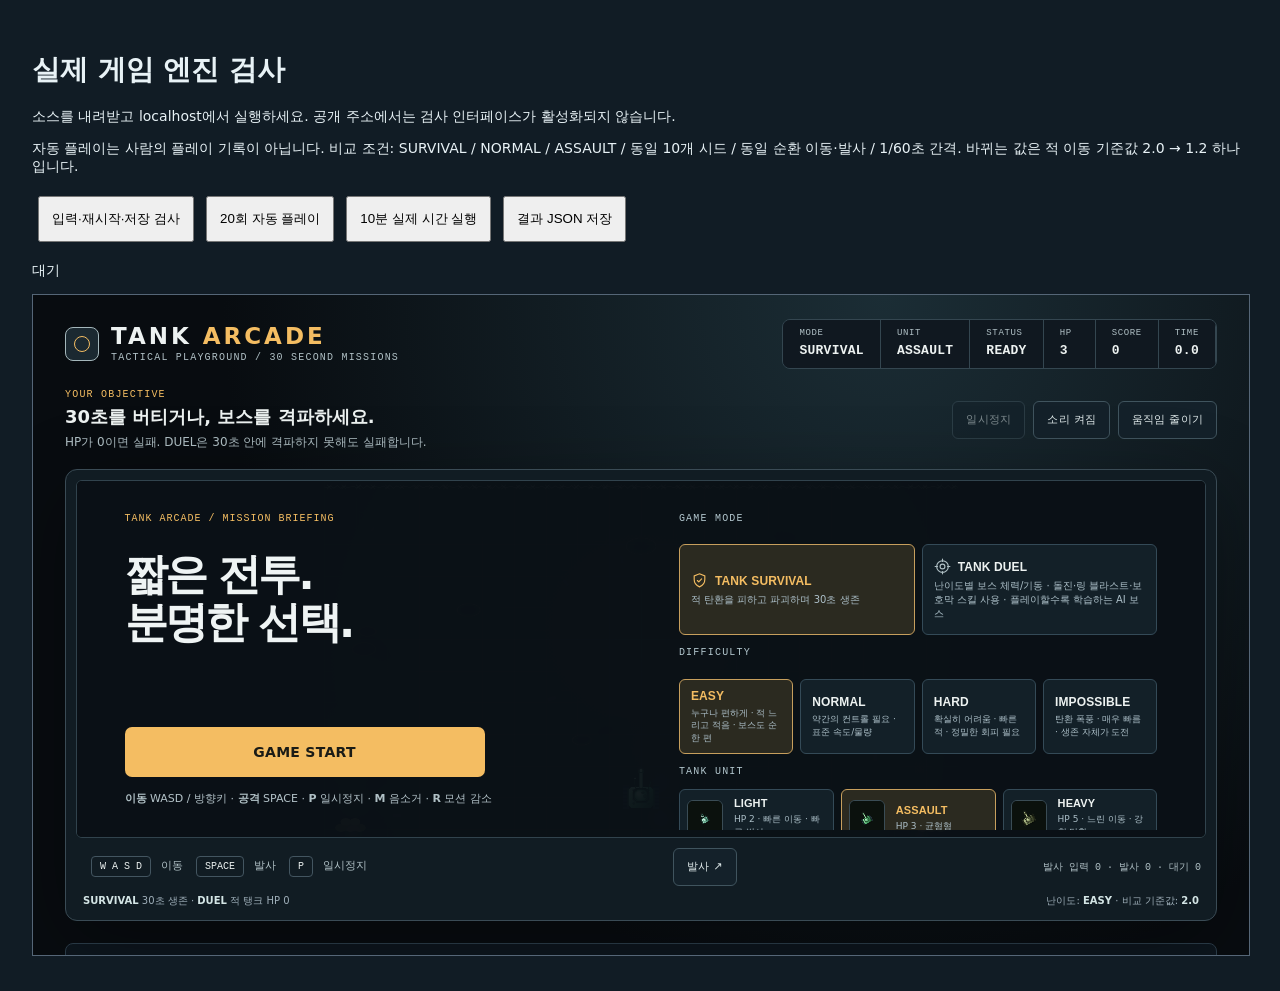
==== checks.html @ e8cfd550 "Publish polished Tank Arcade with actual experiment records" ====
<!doctype html><html lang="ko"><meta charset="utf-8"><title>Tank Arcade 실제 엔진 검사</title><style>body{background:#111c25;color:#e8f2f6;font:14px system-ui;padding:24px}button{padding:12px;margin:6px}iframe{width:100%;height:660px;border:1px solid #567}pre{white-space:pre-wrap}</style><h1>실제 게임 엔진 검사</h1><p>소스를 내려받고 localhost에서 실행하세요. 공개 주소에서는 검사 인터페이스가 활성화되지 않습니다.</p><p>자동 플레이는 사람의 플레이 기록이 아닙니다. 비교 조건: SURVIVAL / NORMAL / ASSAULT / 동일 10개 시드 / 동일 순환 이동·발사 / 1/60초 간격. 바뀌는 값은 적 이동 기준값 2.0 → 1.2 하나입니다.</p><button id="boundary">입력·재시작·저장 검사</button><button id="compare">20회 자동 플레이</button><button id="soak">10분 실제 시간 실행</button><button id="download">결과 JSON 저장</button><pre id="out">대기</pre><iframe src="index.html?lab=1" id="gameFrame"></iframe><script>
const frame=document.querySelector('iframe'),out=document.querySelector('pre');let report={kind:'Actual engine automated tests',boundary:[],plays:[],soak:null,errors:[]};const show=()=>{out.textContent=JSON.stringify(report,null,2);};const L=()=>frame.contentWindow.TankLab;
window.addEventListener('error',e=>{report.errors.push(e.message);show()});frame.addEventListener('load',()=>frame.contentWindow.addEventListener('error',e=>{report.errors.push(e.message);show()}));
document.querySelector('#boundary').onclick=()=>{const l=L();const add=(name,ok,data)=>report.boundary.push({name,pass:!!ok,data});l.configure(2,41);l.run();const st=performance.now();for(let i=0;i<10;i++)l.input(' ');let s=l.snapshot();add('10 events within 1 second / 10 state changes',s.shotRequests===10&&s.fireQueue===10,{ms:performance.now()-st,requests:s.shotRequests,queue:s.fireQueue});for(let i=0;i<180;i++)l.step(1/60);s=l.snapshot();add('10 queued shots execute exactly once',s.shotsFired===10&&s.fireQueue===0,{fired:s.shotsFired});l.pause();const p=l.snapshot();for(let i=0;i<120;i++)l.step(1/60);add('pause freezes state',JSON.stringify(p)===JSON.stringify(l.snapshot()));l.pause();l.stop();
 for(const kind of ['success','failure']){l.configure(2,41);l.run();l.inject(kind);l.step(1/60);s=l.snapshot();add(kind+' terminal state',s.state===(kind==='success'?'SUCCESS':'FAILURE'),{state:s.state});l.run();s=l.snapshot();add(kind+' restart clears round',s.hp===3&&s.elapsed===0&&s.score===0&&s.fireQueue===0&&s.shotRequests===0&&s.keys.length===0)}
 l.save();const saved=JSON.stringify(l.snapshot().prefs);l.storage(saved);add('valid saved records preserved',JSON.stringify(l.snapshot().prefs)===saved);for(const raw of ['', '{broken', '{"recent":[{}]}','null']){l.storage(raw);s=l.snapshot();add('empty/corrupt save recovery '+raw,s.state==='READY'&&s.prefs.recent.length===0&&s.prefs.bestScore===0)}l.setMotion(true);add('motion setting applied',l.snapshot().prefs.reducedMotion);l.setMute(true);add('mute setting applied',l.snapshot().prefs.mute);show()};
document.querySelector('#compare').onclick=async()=>{report.plays=[];const l=L();l.stop();for(const speed of [2,1.2])for(let trial=1;trial<=10;trial++){l.configure(speed,1000+trial);l.run();let frames=0;while(l.snapshot().state==='RUNNING'&&frames<1802){l.bot();l.step(1/60);frames++}const s=l.snapshot();report.plays.push({trial,seed:1000+trial,enemySpeed:speed,mode:'survival',difficulty:'normal',tank:'assault',state:s.state,time:+s.elapsed.toFixed(3),score:s.score,cause:s.cause||'mission-complete',inputCount:s.shotRequests,frames});show();await new Promise(r=>setTimeout(r,0))}l.stop()};
document.querySelector('#soak').onclick=()=>{if(report.soak?.running)return;const l=L();l.configure(2,99);l.begin();const started=performance.now();let rounds=0,lastFire=0;report.soak={running:true,startedAt:new Date().toISOString(),elapsedSeconds:0,rounds:0};const timer=setInterval(()=>{const s=l.snapshot();const duration=(performance.now()-started)/1000;if(['SUCCESS','FAILURE'].includes(s.state)){rounds++;l.begin()}else if(s.state==='RUNNING'){if(duration-lastFire>.3){l.fire();lastFire=duration}}else if(s.state==='PAUSED'){l.pause()}report.soak.elapsedSeconds=+duration.toFixed(2);report.soak.rounds=rounds;if(duration>=600){clearInterval(timer);if(l.snapshot().state!=='RUNNING')l.begin();const before=l.snapshot().shotRequests;l.fire();report.soak.running=false;report.soak.finishedAt=new Date().toISOString();report.soak.inputWorks=l.snapshot().shotRequests===before+1;report.soak.final=l.snapshot();l.stop()}show()},100)};
document.querySelector('#download').onclick=()=>{const a=document.createElement('a');a.href=URL.createObjectURL(new Blob([JSON.stringify(report,null,2)],{type:'application/json'}));a.download='tank-real-engine-review.json';a.click();setTimeout(()=>URL.revokeObjectURL(a.href),1000)};
</script></html>
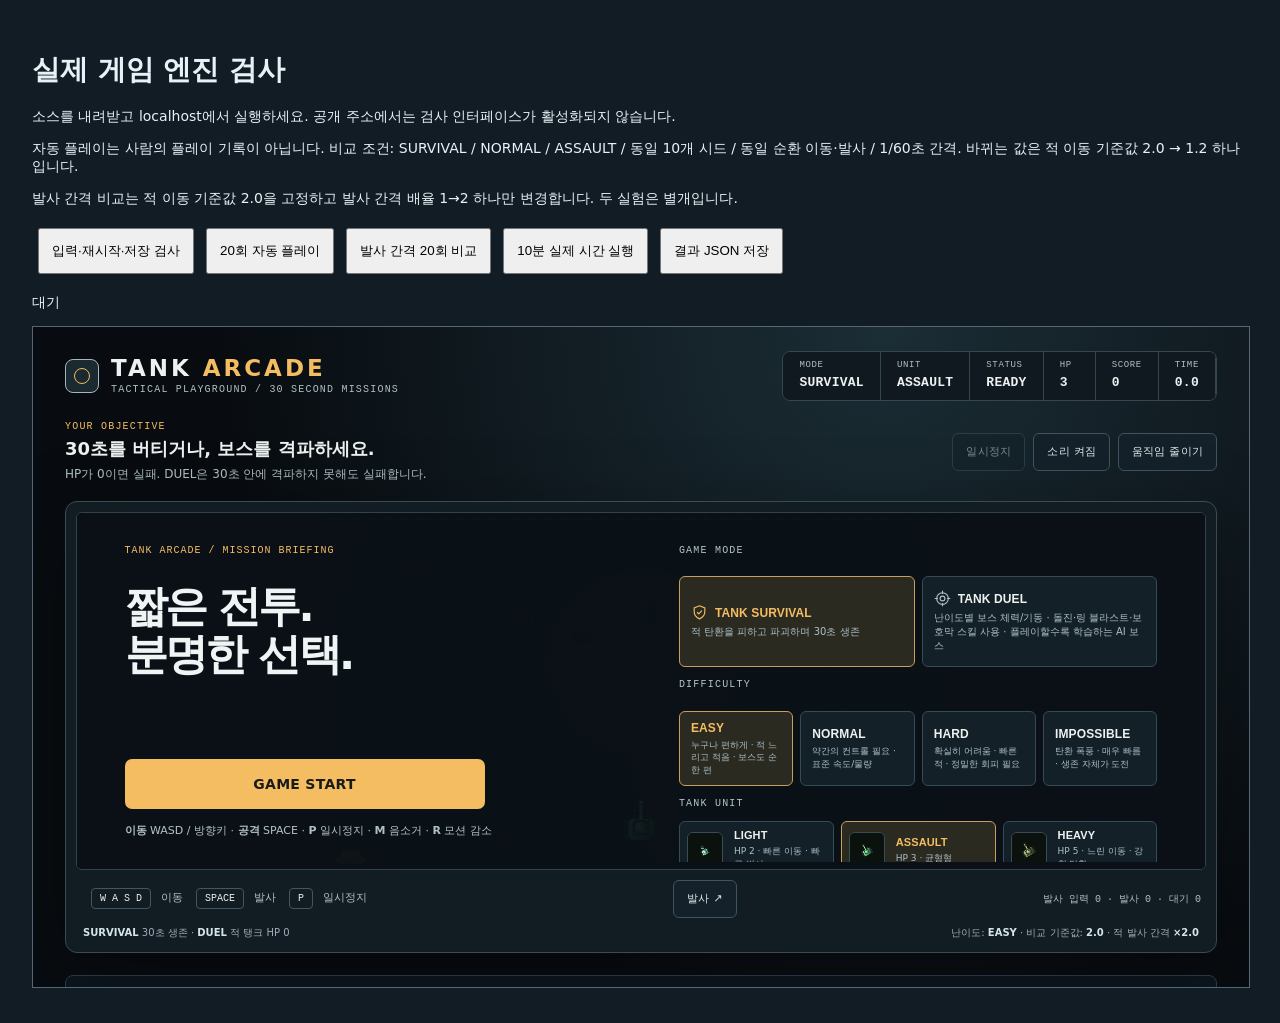
==== commit 245123a6: "Double enemy firing intervals after user feedback" ====
--- a/checks.html
+++ b/checks.html
@@ -1,10 +1,11 @@
-<!doctype html><html lang="ko"><meta charset="utf-8"><title>Tank Arcade 실제 엔진 검사</title><style>body{background:#111c25;color:#e8f2f6;font:14px system-ui;padding:24px}button{padding:12px;margin:6px}iframe{width:100%;height:660px;border:1px solid #567}pre{white-space:pre-wrap}</style><h1>실제 게임 엔진 검사</h1><p>소스를 내려받고 localhost에서 실행하세요. 공개 주소에서는 검사 인터페이스가 활성화되지 않습니다.</p><p>자동 플레이는 사람의 플레이 기록이 아닙니다. 비교 조건: SURVIVAL / NORMAL / ASSAULT / 동일 10개 시드 / 동일 순환 이동·발사 / 1/60초 간격. 바뀌는 값은 적 이동 기준값 2.0 → 1.2 하나입니다.</p><button id="boundary">입력·재시작·저장 검사</button><button id="compare">20회 자동 플레이</button><button id="soak">10분 실제 시간 실행</button><button id="download">결과 JSON 저장</button><pre id="out">대기</pre><iframe src="index.html?lab=1" id="gameFrame"></iframe><script>
+<!doctype html><html lang="ko"><meta charset="utf-8"><title>Tank Arcade 실제 엔진 검사</title><style>body{background:#111c25;color:#e8f2f6;font:14px system-ui;padding:24px}button{padding:12px;margin:6px}iframe{width:100%;height:660px;border:1px solid #567}pre{white-space:pre-wrap}</style><h1>실제 게임 엔진 검사</h1><p>소스를 내려받고 localhost에서 실행하세요. 공개 주소에서는 검사 인터페이스가 활성화되지 않습니다.</p><p>자동 플레이는 사람의 플레이 기록이 아닙니다. 비교 조건: SURVIVAL / NORMAL / ASSAULT / 동일 10개 시드 / 동일 순환 이동·발사 / 1/60초 간격. 바뀌는 값은 적 이동 기준값 2.0 → 1.2 하나입니다.</p><p>발사 간격 비교는 적 이동 기준값 2.0을 고정하고 발사 간격 배율 1→2 하나만 변경합니다. 두 실험은 별개입니다.</p><button id="boundary">입력·재시작·저장 검사</button><button id="compare">20회 자동 플레이</button><button id="fireCompare">발사 간격 20회 비교</button><button id="soak">10분 실제 시간 실행</button><button id="download">결과 JSON 저장</button><pre id="out">대기</pre><iframe src="index.html?lab=1" id="gameFrame"></iframe><script>
 const frame=document.querySelector('iframe'),out=document.querySelector('pre');let report={kind:'Actual engine automated tests',boundary:[],plays:[],soak:null,errors:[]};const show=()=>{out.textContent=JSON.stringify(report,null,2);};const L=()=>frame.contentWindow.TankLab;
 window.addEventListener('error',e=>{report.errors.push(e.message);show()});frame.addEventListener('load',()=>frame.contentWindow.addEventListener('error',e=>{report.errors.push(e.message);show()}));
 document.querySelector('#boundary').onclick=()=>{const l=L();const add=(name,ok,data)=>report.boundary.push({name,pass:!!ok,data});l.configure(2,41);l.run();const st=performance.now();for(let i=0;i<10;i++)l.input(' ');let s=l.snapshot();add('10 events within 1 second / 10 state changes',s.shotRequests===10&&s.fireQueue===10,{ms:performance.now()-st,requests:s.shotRequests,queue:s.fireQueue});for(let i=0;i<180;i++)l.step(1/60);s=l.snapshot();add('10 queued shots execute exactly once',s.shotsFired===10&&s.fireQueue===0,{fired:s.shotsFired});l.pause();const p=l.snapshot();for(let i=0;i<120;i++)l.step(1/60);add('pause freezes state',JSON.stringify(p)===JSON.stringify(l.snapshot()));l.pause();l.stop();
  for(const kind of ['success','failure']){l.configure(2,41);l.run();l.inject(kind);l.step(1/60);s=l.snapshot();add(kind+' terminal state',s.state===(kind==='success'?'SUCCESS':'FAILURE'),{state:s.state});l.run();s=l.snapshot();add(kind+' restart clears round',s.hp===3&&s.elapsed===0&&s.score===0&&s.fireQueue===0&&s.shotRequests===0&&s.keys.length===0)}
  l.save();const saved=JSON.stringify(l.snapshot().prefs);l.storage(saved);add('valid saved records preserved',JSON.stringify(l.snapshot().prefs)===saved);for(const raw of ['', '{broken', '{"recent":[{}]}','null']){l.storage(raw);s=l.snapshot();add('empty/corrupt save recovery '+raw,s.state==='READY'&&s.prefs.recent.length===0&&s.prefs.bestScore===0)}l.setMotion(true);add('motion setting applied',l.snapshot().prefs.reducedMotion);l.setMute(true);add('mute setting applied',l.snapshot().prefs.mute);show()};
-document.querySelector('#compare').onclick=async()=>{report.plays=[];const l=L();l.stop();for(const speed of [2,1.2])for(let trial=1;trial<=10;trial++){l.configure(speed,1000+trial);l.run();let frames=0;while(l.snapshot().state==='RUNNING'&&frames<1802){l.bot();l.step(1/60);frames++}const s=l.snapshot();report.plays.push({trial,seed:1000+trial,enemySpeed:speed,mode:'survival',difficulty:'normal',tank:'assault',state:s.state,time:+s.elapsed.toFixed(3),score:s.score,cause:s.cause||'mission-complete',inputCount:s.shotRequests,frames});show();await new Promise(r=>setTimeout(r,0))}l.stop()};
+document.querySelector('#compare').onclick=async()=>{report.plays=[];const l=L();l.stop();for(const speed of [2,1.2])for(let trial=1;trial<=10;trial++){l.configure(speed,1000+trial,1);l.run();let frames=0;while(l.snapshot().state==='RUNNING'&&frames<1802){l.bot();l.step(1/60);frames++}const s=l.snapshot();report.plays.push({trial,seed:1000+trial,enemySpeed:speed,mode:'survival',difficulty:'normal',tank:'assault',state:s.state,time:+s.elapsed.toFixed(3),score:s.score,cause:s.cause||'mission-complete',inputCount:s.shotRequests,frames});show();await new Promise(r=>setTimeout(r,0))}l.stop()};
+document.querySelector('#fireCompare').onclick=async()=>{report.firePlays=[];const l=L();l.stop();for(const fireInterval of [1,2])for(let trial=1;trial<=10;trial++){l.configure(2,1000+trial,fireInterval);l.run();let frames=0;while(l.snapshot().state==='RUNNING'&&frames<1802){l.bot();l.step(1/60);frames++}const s=l.snapshot();report.firePlays.push({trial,seed:1000+trial,enemySpeed:2,enemyFireInterval:fireInterval,mode:'survival',difficulty:'normal',tank:'assault',state:s.state,time:+s.elapsed.toFixed(3),score:s.score,cause:s.cause||'mission-complete',inputCount:s.shotRequests,frames});show();await new Promise(r=>setTimeout(r,0))}l.stop()};
 document.querySelector('#soak').onclick=()=>{if(report.soak?.running)return;const l=L();l.configure(2,99);l.begin();const started=performance.now();let rounds=0,lastFire=0;report.soak={running:true,startedAt:new Date().toISOString(),elapsedSeconds:0,rounds:0};const timer=setInterval(()=>{const s=l.snapshot();const duration=(performance.now()-started)/1000;if(['SUCCESS','FAILURE'].includes(s.state)){rounds++;l.begin()}else if(s.state==='RUNNING'){if(duration-lastFire>.3){l.fire();lastFire=duration}}else if(s.state==='PAUSED'){l.pause()}report.soak.elapsedSeconds=+duration.toFixed(2);report.soak.rounds=rounds;if(duration>=600){clearInterval(timer);if(l.snapshot().state!=='RUNNING')l.begin();const before=l.snapshot().shotRequests;l.fire();report.soak.running=false;report.soak.finishedAt=new Date().toISOString();report.soak.inputWorks=l.snapshot().shotRequests===before+1;report.soak.final=l.snapshot();l.stop()}show()},100)};
 document.querySelector('#download').onclick=()=>{const a=document.createElement('a');a.href=URL.createObjectURL(new Blob([JSON.stringify(report,null,2)],{type:'application/json'}));a.download='tank-real-engine-review.json';a.click();setTimeout(()=>URL.revokeObjectURL(a.href),1000)};
 </script></html>
